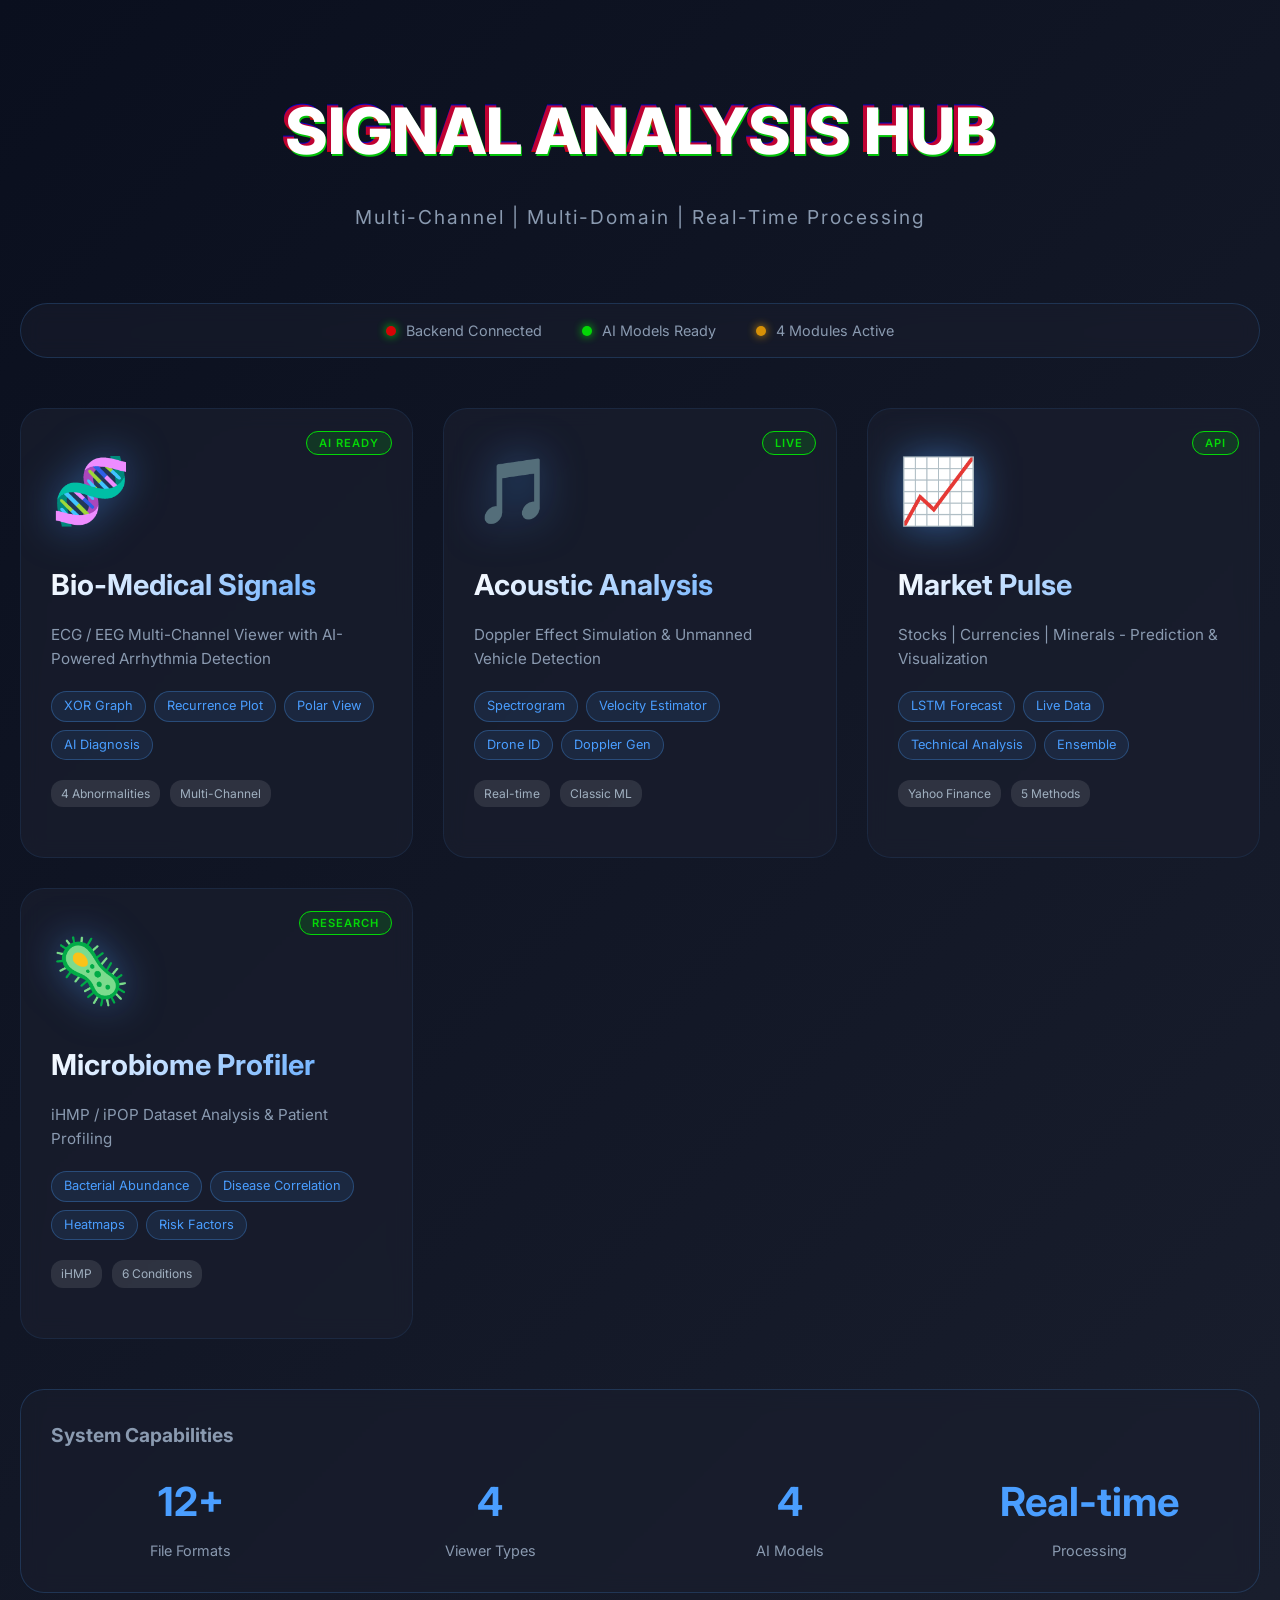
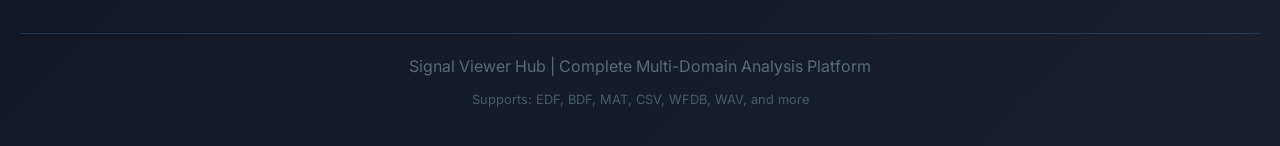
==== frontend/index.html @ edbb02b2 "upload files" ====
<!DOCTYPE html>
<html lang="en">
<head>
    <meta charset="UTF-8">
    <meta name="viewport" content="width=device-width, initial-scale=1.0">
    <title>🧬 Signal Viewer Hub</title>
    <meta http-equiv="refresh" content="0; url=dashboard.html">
</head>
<body>
    <p>Redirecting to dashboard...</p>
</body>
</html>
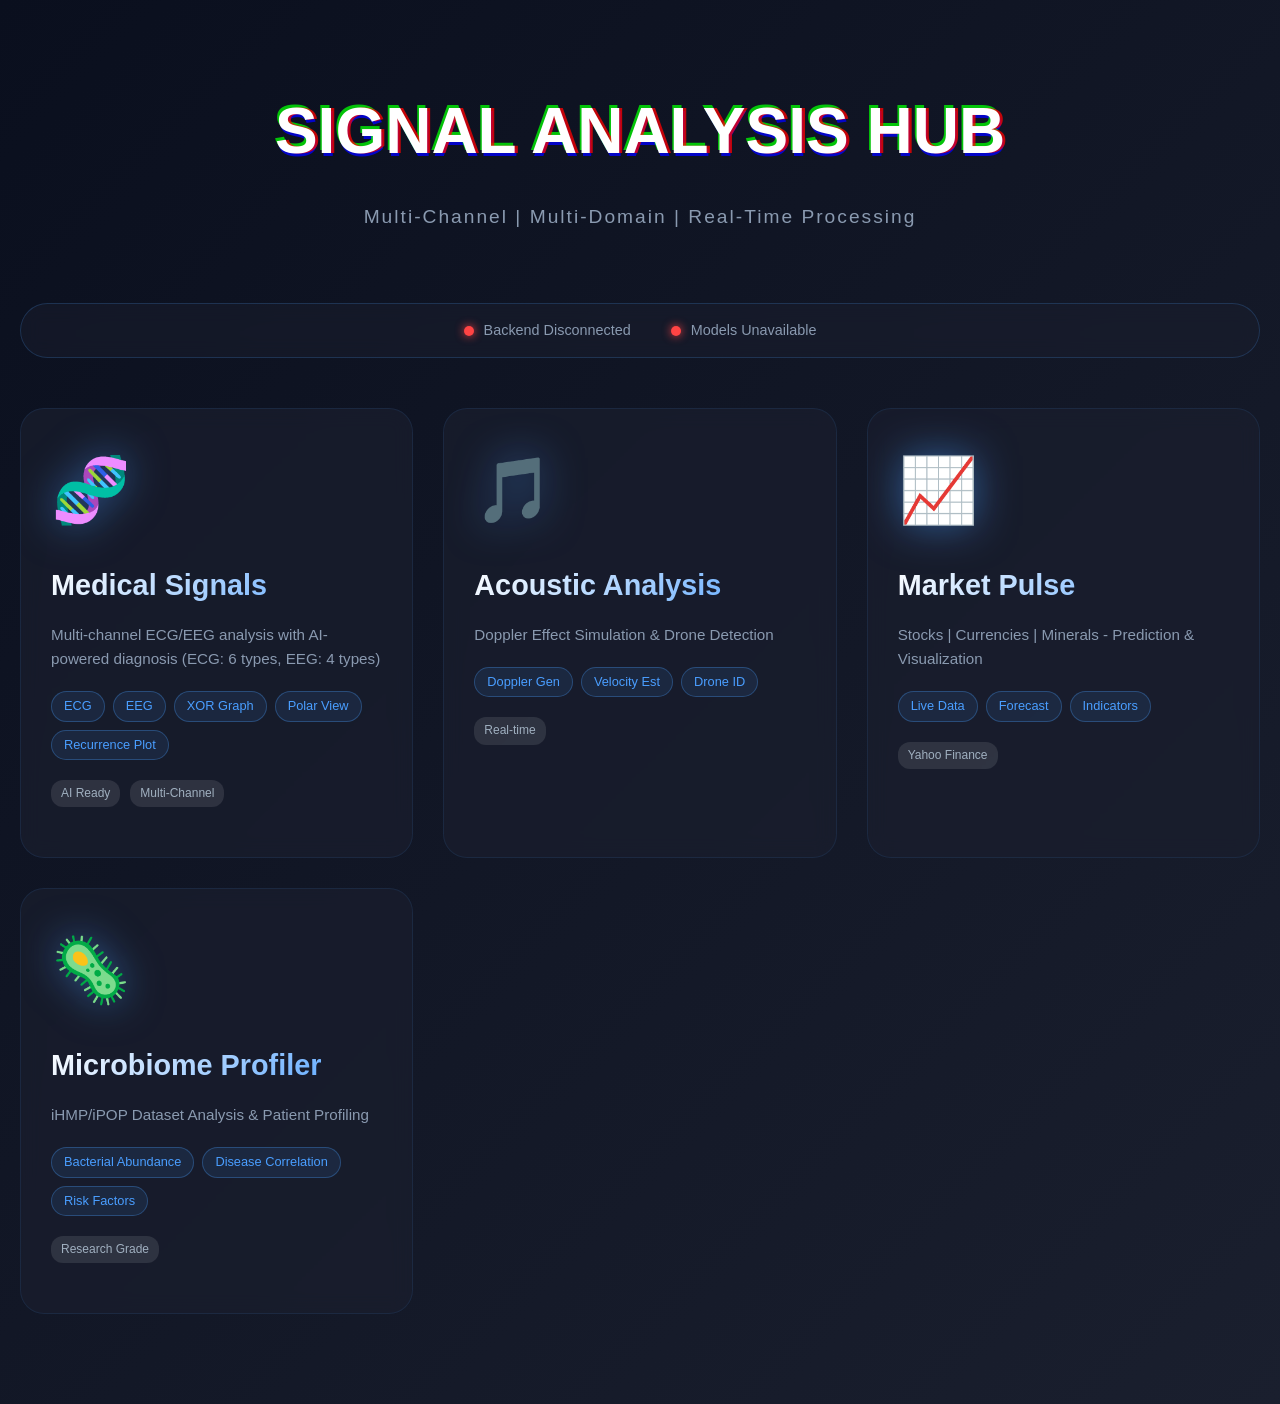
==== commit 08da349c: "update medical" ====
--- a/frontend/index.html
+++ b/frontend/index.html
@@ -3,10 +3,186 @@
 <head>
     <meta charset="UTF-8">
     <meta name="viewport" content="width=device-width, initial-scale=1.0">
-    <title>🧬 Signal Viewer Hub</title>
-    <meta http-equiv="refresh" content="0; url=dashboard.html">
+    <title>Signal Viewer Hub</title>
+    <link rel="stylesheet" href="css/dashboard.css">
+    <style>
+        .sub-options {
+            display: none;
+            flex-direction: column;
+            gap: 10px;
+            margin-top: 20px;
+            width: 100%;
+        }
+
+        .sub-option {
+            background: #2a2f3e;
+            border: 1px solid #3a4050;
+            color: white;
+            padding: 15px;
+            border-radius: 10px;
+            cursor: pointer;
+            transition: all 0.2s;
+            text-align: left;
+            display: flex;
+            flex-direction: column;
+        }
+
+        .sub-option:hover {
+            background: #3a4050;
+            transform: translateX(5px);
+        }
+
+        .sub-option.ecg:hover {
+            border-color: #ef4444;
+        }
+
+        .sub-option.eeg:hover {
+            border-color: #8b5cf6;
+        }
+
+        .sub-option small {
+            color: #8a9ab0;
+            font-size: 12px;
+            margin-top: 5px;
+        }
+    </style>
 </head>
 <body>
-    <p>Redirecting to dashboard...</p>
+    <div class="dashboard">
+        <!-- Hero Section -->
+        <div class="hero">
+            <h1 class="glitch" data-text="Signal Analysis Hub">Signal Analysis Hub</h1>
+            <p class="subtitle">Multi-Channel | Multi-Domain | Real-Time Processing</p>
+        </div>
+
+        <!-- System Status Bar -->
+        <div class="status-bar">
+            <div class="status-item">
+                <span class="status-dot" id="backendStatus"></span>
+                <span id="backendStatusText">Checking backend...</span>
+            </div>
+            <div class="status-item">
+                <span class="status-dot" id="modelStatus"></span>
+                <span id="modelStatusText">Checking models...</span>
+            </div>
+        </div>
+
+        <!-- Cards Grid -->
+        <div class="cards-grid">
+            <!-- Medical Card -->
+            <div class="card medical" id="medicalCard">
+                <div class="card-icon">🧬</div>
+                <h2>Medical Signals</h2>
+                <p>Multi-channel ECG/EEG analysis with AI-powered diagnosis (ECG: 6 types, EEG: 4 types)</p>
+                <div class="card-features">
+                    <span>ECG</span>
+                    <span>EEG</span>
+                    <span>XOR Graph</span>
+                    <span>Polar View</span>
+                    <span>Recurrence Plot</span>
+                </div>
+                <div class="card-footer">
+                    <span class="badge">AI Ready</span>
+                    <span class="badge">Multi-Channel</span>
+                </div>
+
+                <!-- Sub-options -->
+                <div class="sub-options" id="medicalSubOptions">
+                    <button class="sub-option ecg" onclick="window.location.href='ecg.html'">
+                        <span>❤️ ECG - Electrocardiogram</span>
+                        <small>6 abnormalities: Normal, AFib, VTach, PVC, Brady, Tachy</small>
+                    </button>
+                    <button class="sub-option eeg" onclick="window.location.href='eeg.html'">
+                        <span>🧠 EEG - Electroencephalogram</span>
+                        <small>4 abnormalities: Normal, Epilepsy, Slow Waves, Asymmetry</small>
+                    </button>
+                </div>
+            </div>
+
+            <!-- Acoustic Card -->
+            <div class="card acoustic" onclick="window.location.href='acoustic.html'">
+                <div class="card-icon">🎵</div>
+                <h2>Acoustic Analysis</h2>
+                <p>Doppler Effect Simulation & Drone Detection</p>
+                <div class="card-features">
+                    <span>Doppler Gen</span>
+                    <span>Velocity Est</span>
+                    <span>Drone ID</span>
+                </div>
+                <div class="card-footer">
+                    <span class="badge">Real-time</span>
+                </div>
+            </div>
+
+            <!-- Finance Card -->
+            <div class="card finance" onclick="window.location.href='finance.html'">
+                <div class="card-icon">📈</div>
+                <h2>Market Pulse</h2>
+                <p>Stocks | Currencies | Minerals - Prediction & Visualization</p>
+                <div class="card-features">
+                    <span>Live Data</span>
+                    <span>Forecast</span>
+                    <span>Indicators</span>
+                </div>
+                <div class="card-footer">
+                    <span class="badge">Yahoo Finance</span>
+                </div>
+            </div>
+
+            <!-- Microbiome Card -->
+            <div class="card microbiome" onclick="window.location.href='microbiome.html'">
+                <div class="card-icon">🦠</div>
+                <h2>Microbiome Profiler</h2>
+                <p>iHMP/iPOP Dataset Analysis & Patient Profiling</p>
+                <div class="card-features">
+                    <span>Bacterial Abundance</span>
+                    <span>Disease Correlation</span>
+                    <span>Risk Factors</span>
+                </div>
+                <div class="card-footer">
+                    <span class="badge">Research Grade</span>
+                </div>
+            </div>
+        </div>
+    </div>
+
+    <script>
+        // Show ECG/EEG options when clicking Medical card
+        document.getElementById('medicalCard').addEventListener('click', function(e) {
+            if (e.target.closest('.sub-option')) return;
+
+            var subOptions = document.getElementById('medicalSubOptions');
+            subOptions.style.display = subOptions.style.display === 'flex' ? 'none' : 'flex';
+        });
+
+        // Check backend connection
+        fetch('http://127.0.0.1:5000/api/health')
+            .then(function(response) { return response.json(); })
+            .then(function(data) {
+                var backendDot = document.getElementById('backendStatus');
+                var backendText = document.getElementById('backendStatusText');
+                var modelDot = document.getElementById('modelStatus');
+                var modelText = document.getElementById('modelStatusText');
+
+                if (data.status === 'ok') {
+                    backendDot.className = 'status-dot green';
+                    backendText.textContent = 'Backend Connected';
+
+                    if (data.ecg_model_loaded && data.eeg_model_loaded) {
+                        modelDot.className = 'status-dot green';
+                        modelText.textContent = 'All AI Models Ready';
+                    } else {
+                        modelDot.className = 'status-dot yellow';
+                        modelText.textContent = 'Some models not loaded (using fallback)';
+                    }
+                }
+            })
+            .catch(function(err) {
+                document.getElementById('backendStatus').className = 'status-dot red';
+                document.getElementById('backendStatusText').textContent = 'Backend Disconnected';
+                document.getElementById('modelStatus').className = 'status-dot red';
+                document.getElementById('modelStatusText').textContent = 'Models Unavailable';
+            });
+    </script>
 </body>
 </html>
--- a/frontend/css/dashboard.css
+++ b/frontend/css/dashboard.css
@@ -0,0 +1,298 @@
+/* Dashboard Premium Styling */
+* {
+    margin: 0;
+    padding: 0;
+    box-sizing: border-box;
+}
+
+body {
+    font-family: 'Inter', -apple-system, BlinkMacSystemFont, sans-serif;
+    background: linear-gradient(135deg, #0a0f1e 0%, #1a1f2e 100%);
+    color: #fff;
+    min-height: 100vh;
+    line-height: 1.6;
+}
+
+.dashboard {
+    max-width: 1400px;
+    margin: 0 auto;
+    padding: 40px 20px;
+}
+
+/* Hero Section */
+.hero {
+    text-align: center;
+    margin-bottom: 30px;
+    padding: 40px 20px;
+}
+
+.glitch {
+    font-size: 4rem;
+    font-weight: 800;
+    text-transform: uppercase;
+    position: relative;
+    text-shadow: 0.05em 0 0 rgba(255, 0, 0, 0.75),
+                -0.025em -0.05em 0 rgba(0, 255, 0, 0.75),
+                0.025em 0.05em 0 rgba(0, 0, 255, 0.75);
+    animation: glitch 500ms infinite;
+    margin-bottom: 20px;
+}
+
+.subtitle {
+    font-size: 1.2rem;
+    color: #8a9ab0;
+    letter-spacing: 2px;
+    margin-top: 10px;
+}
+
+/* Status Bar */
+.status-bar {
+    display: flex;
+    justify-content: center;
+    gap: 40px;
+    margin-bottom: 50px;
+    padding: 15px;
+    background: rgba(26, 31, 46, 0.5);
+    border-radius: 50px;
+    backdrop-filter: blur(10px);
+    border: 1px solid rgba(74, 158, 255, 0.2);
+}
+
+.status-item {
+    display: flex;
+    align-items: center;
+    gap: 10px;
+    color: #8a9ab0;
+    font-size: 0.9rem;
+}
+
+.status-dot {
+    width: 10px;
+    height: 10px;
+    border-radius: 50%;
+    animation: pulse 2s infinite;
+}
+
+.status-dot.green {
+    background: #00ff00;
+    box-shadow: 0 0 10px #00ff00;
+}
+
+.status-dot.yellow {
+    background: #ffaa00;
+    box-shadow: 0 0 10px #ffaa00;
+}
+
+.status-dot.red {
+    background: #ff4444;
+    box-shadow: 0 0 10px #ff4444;
+}
+
+/* Cards Grid */
+.cards-grid {
+    display: grid;
+    grid-template-columns: repeat(auto-fit, minmax(350px, 1fr));
+    gap: 30px;
+    margin-bottom: 50px;
+}
+
+/* Card Base Styles */
+.card {
+    background: rgba(26, 31, 46, 0.7);
+    backdrop-filter: blur(10px);
+    border: 1px solid rgba(74, 158, 255, 0.1);
+    border-radius: 24px;
+    padding: 30px;
+    cursor: pointer;
+    transition: all 0.3s ease;
+    position: relative;
+    overflow: hidden;
+}
+
+.card::before {
+    content: '';
+    position: absolute;
+    top: 0;
+    left: 0;
+    right: 0;
+    height: 4px;
+    background: linear-gradient(90deg, transparent, #4a9eff, transparent);
+    transform: translateX(-100%);
+    transition: transform 0.5s ease;
+}
+
+.card:hover {
+    transform: translateY(-10px);
+    box-shadow: 0 20px 40px rgba(0, 0, 0, 0.4);
+    border-color: #4a9eff;
+}
+
+.card:hover::before {
+    transform: translateX(100%);
+}
+
+/* Card Icons */
+.card-icon {
+    font-size: 4rem;
+    margin-bottom: 20px;
+    filter: drop-shadow(0 0 20px rgba(74, 158, 255, 0.5));
+}
+
+/* Card Titles */
+.card h2 {
+    font-size: 1.8rem;
+    margin-bottom: 15px;
+    background: linear-gradient(135deg, #fff, #4a9eff);
+    -webkit-background-clip: text;
+    -webkit-text-fill-color: transparent;
+}
+
+.card p {
+    color: #8a9ab0;
+    line-height: 1.6;
+    margin-bottom: 20px;
+    font-size: 0.95rem;
+}
+
+/* Card Features */
+.card-features {
+    display: flex;
+    flex-wrap: wrap;
+    gap: 8px;
+    margin-bottom: 20px;
+}
+
+.card-features span {
+    background: rgba(74, 158, 255, 0.1);
+    border: 1px solid rgba(74, 158, 255, 0.3);
+    border-radius: 20px;
+    padding: 4px 12px;
+    font-size: 0.8rem;
+    color: #4a9eff;
+}
+
+/* Card Footer */
+.card-footer {
+    display: flex;
+    gap: 10px;
+    margin-bottom: 20px;
+}
+
+.badge {
+    background: rgba(255, 255, 255, 0.1);
+    border-radius: 12px;
+    padding: 4px 10px;
+    font-size: 0.75rem;
+    color: #a0b0c0;
+}
+
+/* Sub Options */
+.sub-options {
+    display: none;
+    flex-direction: column;
+    gap: 8px;
+    margin-top: 15px;
+    padding-top: 15px;
+    border-top: 1px solid rgba(74, 158, 255, 0.2);
+}
+
+.sub-option {
+    background: rgba(26, 31, 46, 0.8);
+    border: 1px solid #2a2f3e;
+    border-radius: 8px;
+    padding: 10px 15px;
+    cursor: pointer;
+    transition: all 0.2s;
+    text-align: left;
+    display: flex;
+    flex-direction: column;
+    width: 100%;
+}
+
+.sub-option:hover {
+    background: #2a2f3e;
+    border-color: #4a9eff;
+    transform: translateX(5px);
+}
+
+.sub-option.ecg:hover {
+    border-color: #ef4444;
+}
+
+.sub-option.eeg:hover {
+    border-color: #8b5cf6;
+}
+
+.sub-option span {
+    font-weight: 600;
+    color: white;
+}
+
+.sub-option small {
+    color: #8a9ab0;
+    font-size: 11px;
+    margin-top: 4px;
+}
+
+/* Animations */
+@keyframes glitch {
+    0% {
+        text-shadow: 0.05em 0 0 rgba(255,0,0,0.75),
+                    -0.05em -0.025em 0 rgba(0,255,0,0.75),
+                    -0.025em 0.05em 0 rgba(0,0,255,0.75);
+    }
+    14% {
+        text-shadow: 0.05em 0 0 rgba(255,0,0,0.75),
+                    -0.05em -0.025em 0 rgba(0,255,0,0.75),
+                    -0.025em 0.05em 0 rgba(0,0,255,0.75);
+    }
+    15% {
+        text-shadow: -0.05em -0.025em 0 rgba(255,0,0,0.75),
+                    0.025em 0.025em 0 rgba(0,255,0,0.75),
+                    -0.05em -0.05em 0 rgba(0,0,255,0.75);
+    }
+    49% {
+        text-shadow: -0.05em -0.025em 0 rgba(255,0,0,0.75),
+                    0.025em 0.025em 0 rgba(0,255,0,0.75),
+                    -0.05em -0.05em 0 rgba(0,0,255,0.75);
+    }
+    50% {
+        text-shadow: 0.025em 0.05em 0 rgba(255,0,0,0.75),
+                    0.05em 0 0 rgba(0,255,0,0.75),
+                    0 -0.05em 0 rgba(0,0,255,0.75);
+    }
+    99% {
+        text-shadow: 0.025em 0.05em 0 rgba(255,0,0,0.75),
+                    0.05em 0 0 rgba(0,255,0,0.75),
+                    0 -0.05em 0 rgba(0,0,255,0.75);
+    }
+    100% {
+        text-shadow: -0.025em 0 0 rgba(255,0,0,0.75),
+                    -0.025em -0.025em 0 rgba(0,255,0,0.75),
+                    -0.025em -0.05em 0 rgba(0,0,255,0.75);
+    }
+}
+
+@keyframes pulse {
+    0% { opacity: 1; }
+    50% { opacity: 0.5; }
+    100% { opacity: 1; }
+}
+
+/* Responsive */
+@media (max-width: 768px) {
+    .glitch {
+        font-size: 2.5rem;
+    }
+
+    .cards-grid {
+        grid-template-columns: 1fr;
+    }
+
+    .status-bar {
+        flex-direction: column;
+        align-items: center;
+        gap: 15px;
+        border-radius: 20px;
+    }
+}
